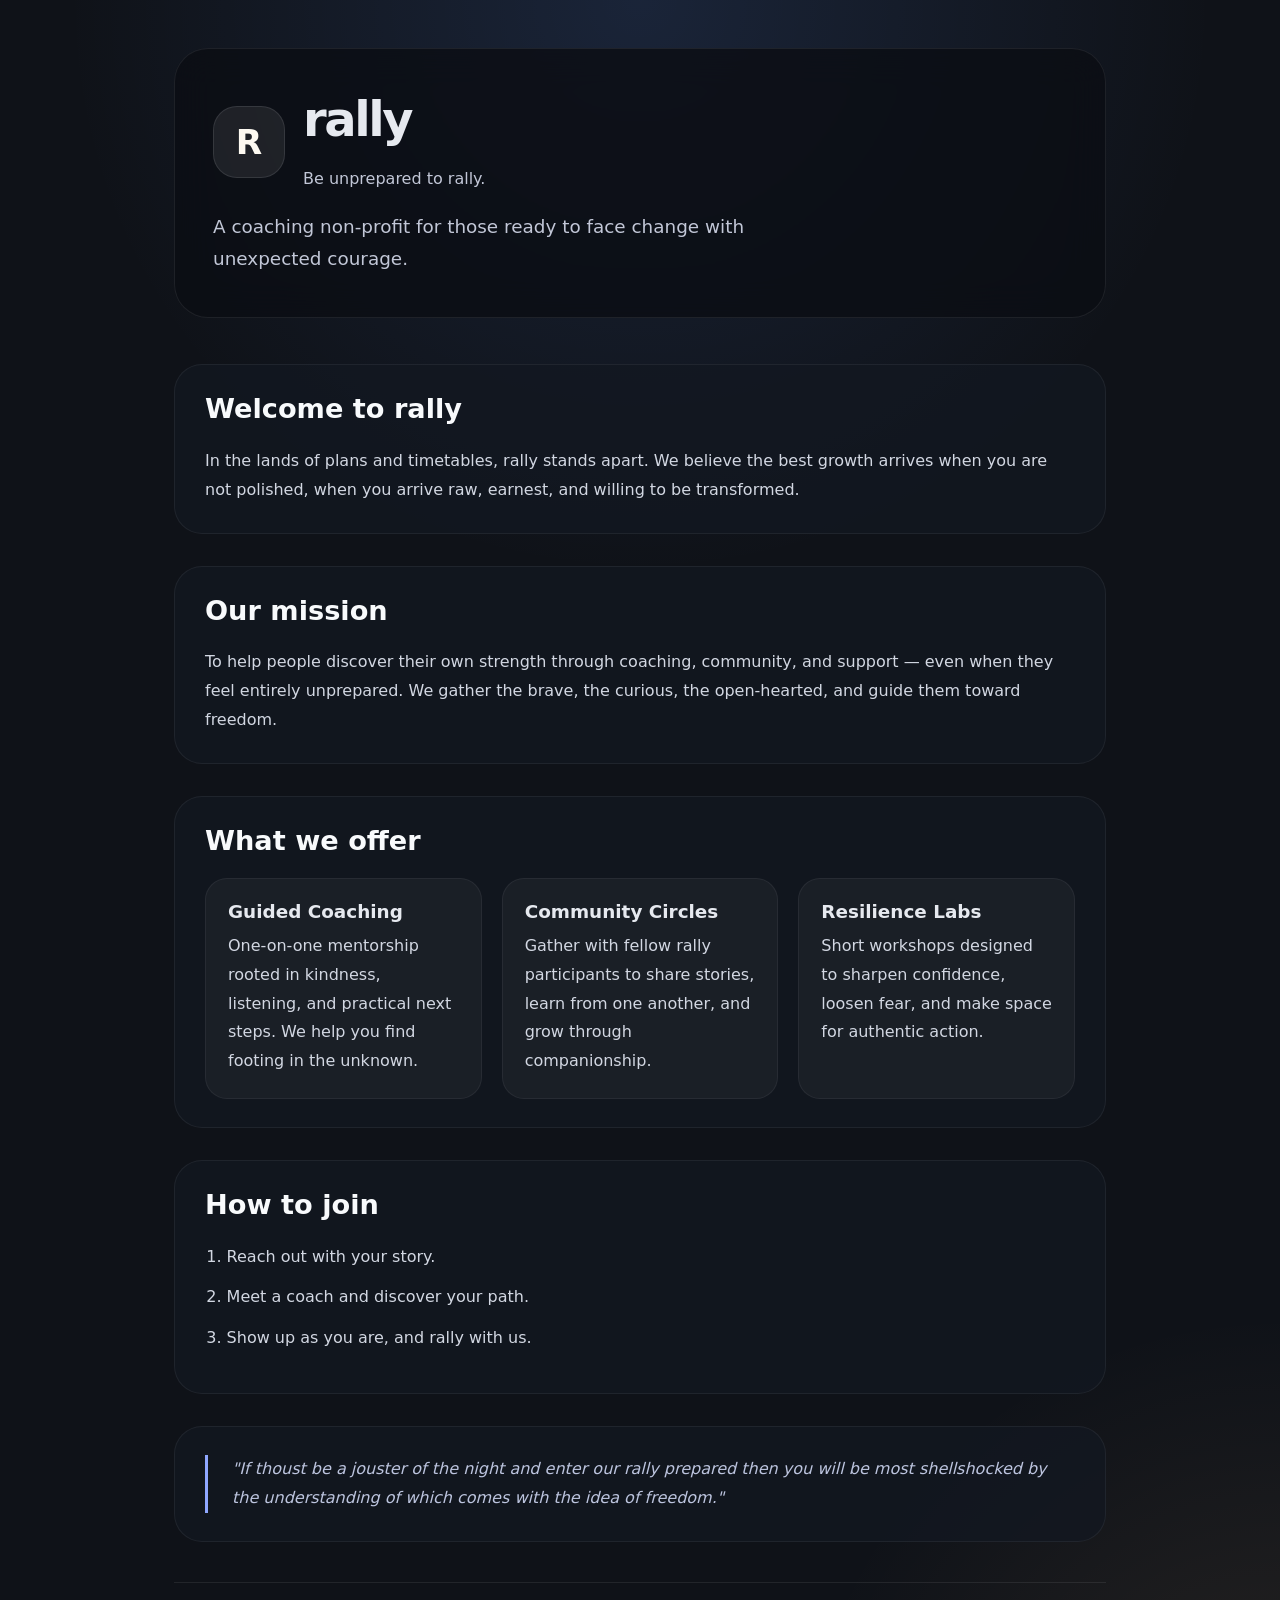
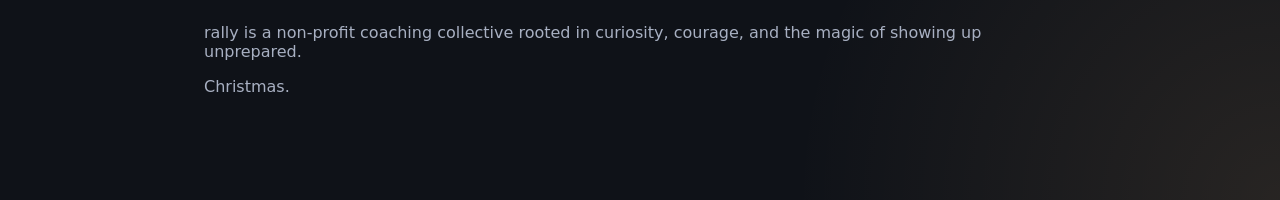
==== index.html @ c4957562 "Anything" ====
<!DOCTYPE html>
<html lang="en">
<head>
  <meta charset="UTF-8" />
  <meta name="viewport" content="width=device-width, initial-scale=1.0" />
  <title>rally | coaching for the unprepared</title>
  <link rel="stylesheet" href="styles.css" />
</head>
<body>
  <div class="page-wrap">
    <header class="banner">
      <div class="brand">
        <span class="crest">R</span>
        <div>
          <h1>rally</h1>
          <p>Be unprepared to rally.</p>
        </div>
      </div>
      <p class="lead">A coaching non-profit for those ready to face change with unexpected courage.</p>
    </header>

    <main>
      <section class="section intro">
        <h2>Welcome to rally</h2>
        <p>In the lands of plans and timetables, rally stands apart. We believe the best growth arrives when you are not polished, when you arrive raw, earnest, and willing to be transformed.</p>
      </section>

      <section class="section mission">
        <h2>Our mission</h2>
        <p>To help people discover their own strength through coaching, community, and support — even when they feel entirely unprepared. We gather the brave, the curious, the open-hearted, and guide them toward freedom.</p>
      </section>

      <section class="section programs">
        <h2>What we offer</h2>
        <div class="cards">
          <article class="card">
            <h3>Guided Coaching</h3>
            <p>One-on-one mentorship rooted in kindness, listening, and practical next steps. We help you find footing in the unknown.</p>
          </article>
          <article class="card">
            <h3>Community Circles</h3>
            <p>Gather with fellow rally participants to share stories, learn from one another, and grow through companionship.</p>
          </article>
          <article class="card">
            <h3>Resilience Labs</h3>
            <p>Short workshops designed to sharpen confidence, loosen fear, and make space for authentic action.</p>
          </article>
        </div>
      </section>

      <section class="section how">
        <h2>How to join</h2>
        <ol>
          <li>Reach out with your story.</li>
          <li>Meet a coach and discover your path.</li>
          <li>Show up as you are, and rally with us.</li>
        </ol>
      </section>

      <section class="section quote">
        <blockquote>"If thoust be a jouster of the night and enter our rally prepared then you will be most shellshocked by the understanding of which comes with the idea of freedom."</blockquote>
      </section>
    </main>

    <footer class="footer">
      <p>rally is a non-profit coaching collective rooted in curiosity, courage, and the magic of showing up unprepared.</p>
      <p>Christmas.</p>
    </footer>
  </div>
</body>
</html>
---- styles.css ----
:root {
  color-scheme: dark;
  background: #0f1218;
  color: #e6e9ef;
  font-family: Inter, ui-sans-serif, system-ui, -apple-system, BlinkMacSystemFont, "Segoe UI", sans-serif;
}

* {
  box-sizing: border-box;
}

body {
  margin: 0;
  min-height: 100vh;
  background: radial-gradient(circle at top, rgba(92, 147, 255, 0.14), transparent 30%),
              radial-gradient(circle at bottom right, rgba(255, 199, 130, 0.1), transparent 22%),
              #0f1218;
}

.page-wrap {
  max-width: 980px;
  margin: 0 auto;
  padding: 48px 24px 64px;
}

.banner {
  padding: 42px 38px;
  border: 1px solid rgba(255, 255, 255, 0.08);
  border-radius: 34px;
  backdrop-filter: blur(18px);
  background: rgba(11, 14, 20, 0.82);
}

.brand {
  display: flex;
  align-items: center;
  gap: 18px;
}

.crest {
  width: 72px;
  height: 72px;
  display: grid;
  place-items: center;
  border-radius: 24px;
  background: rgba(255, 255, 255, 0.08);
  border: 1px solid rgba(255, 255, 255, 0.1);
  font-size: 2.15rem;
  font-weight: 700;
  color: #fdf9f1;
}

h1 {
  margin: 0;
  font-size: clamp(3rem, 3.6vw, 4.4rem);
  letter-spacing: -0.05em;
}

.banner p {
  margin: 18px 0 0;
  max-width: 54ch;
  line-height: 1.75;
  color: #c2c7d7;
}

.lead {
  margin: 24px 0 0;
  font-size: 1.15rem;
  line-height: 1.8;
  color: #d6dce7;
}

main {
  margin-top: 46px;
  display: grid;
  gap: 32px;
}

.section {
  padding: 28px 30px;
  border: 1px solid rgba(255, 255, 255, 0.06);
  border-radius: 28px;
  background: rgba(19, 24, 33, 0.76);
}

.section h2 {
  margin-top: 0;
  font-size: 1.7rem;
  color: #f8fafc;
}

.section p,
.section ol,
.section blockquote {
  margin: 18px 0 0;
  color: #d2d7e2;
  line-height: 1.8;
}

.cards {
  display: grid;
  gap: 20px;
  grid-template-columns: repeat(auto-fit, minmax(220px, 1fr));
  margin-top: 20px;
}

.card {
  padding: 22px;
  border-radius: 22px;
  background: rgba(255, 255, 255, 0.04);
  border: 1px solid rgba(255, 255, 255, 0.06);
}

.card h3 {
  margin: 0 0 10px;
  font-size: 1.15rem;
}

.card p {
  margin: 0;
}

.section ol {
  padding-left: 1.35rem;
}

.section ol li {
  margin: 12px 0;
}

.quote blockquote {
  margin: 0;
  padding-left: 1.5rem;
  border-left: 3px solid #8fa7ff;
  color: #bcc4de;
  font-style: italic;
}

.footer {
  margin-top: 40px;
  padding: 24px 30px;
  border-top: 1px solid rgba(255, 255, 255, 0.08);
  color: #a8b0c2;
}

@media (max-width: 640px) {
  .page-wrap {
    padding: 28px 18px 48px;
  }

  .banner {
    padding: 26px 24px;
  }

  .section {
    padding: 22px 18px;
  }
}
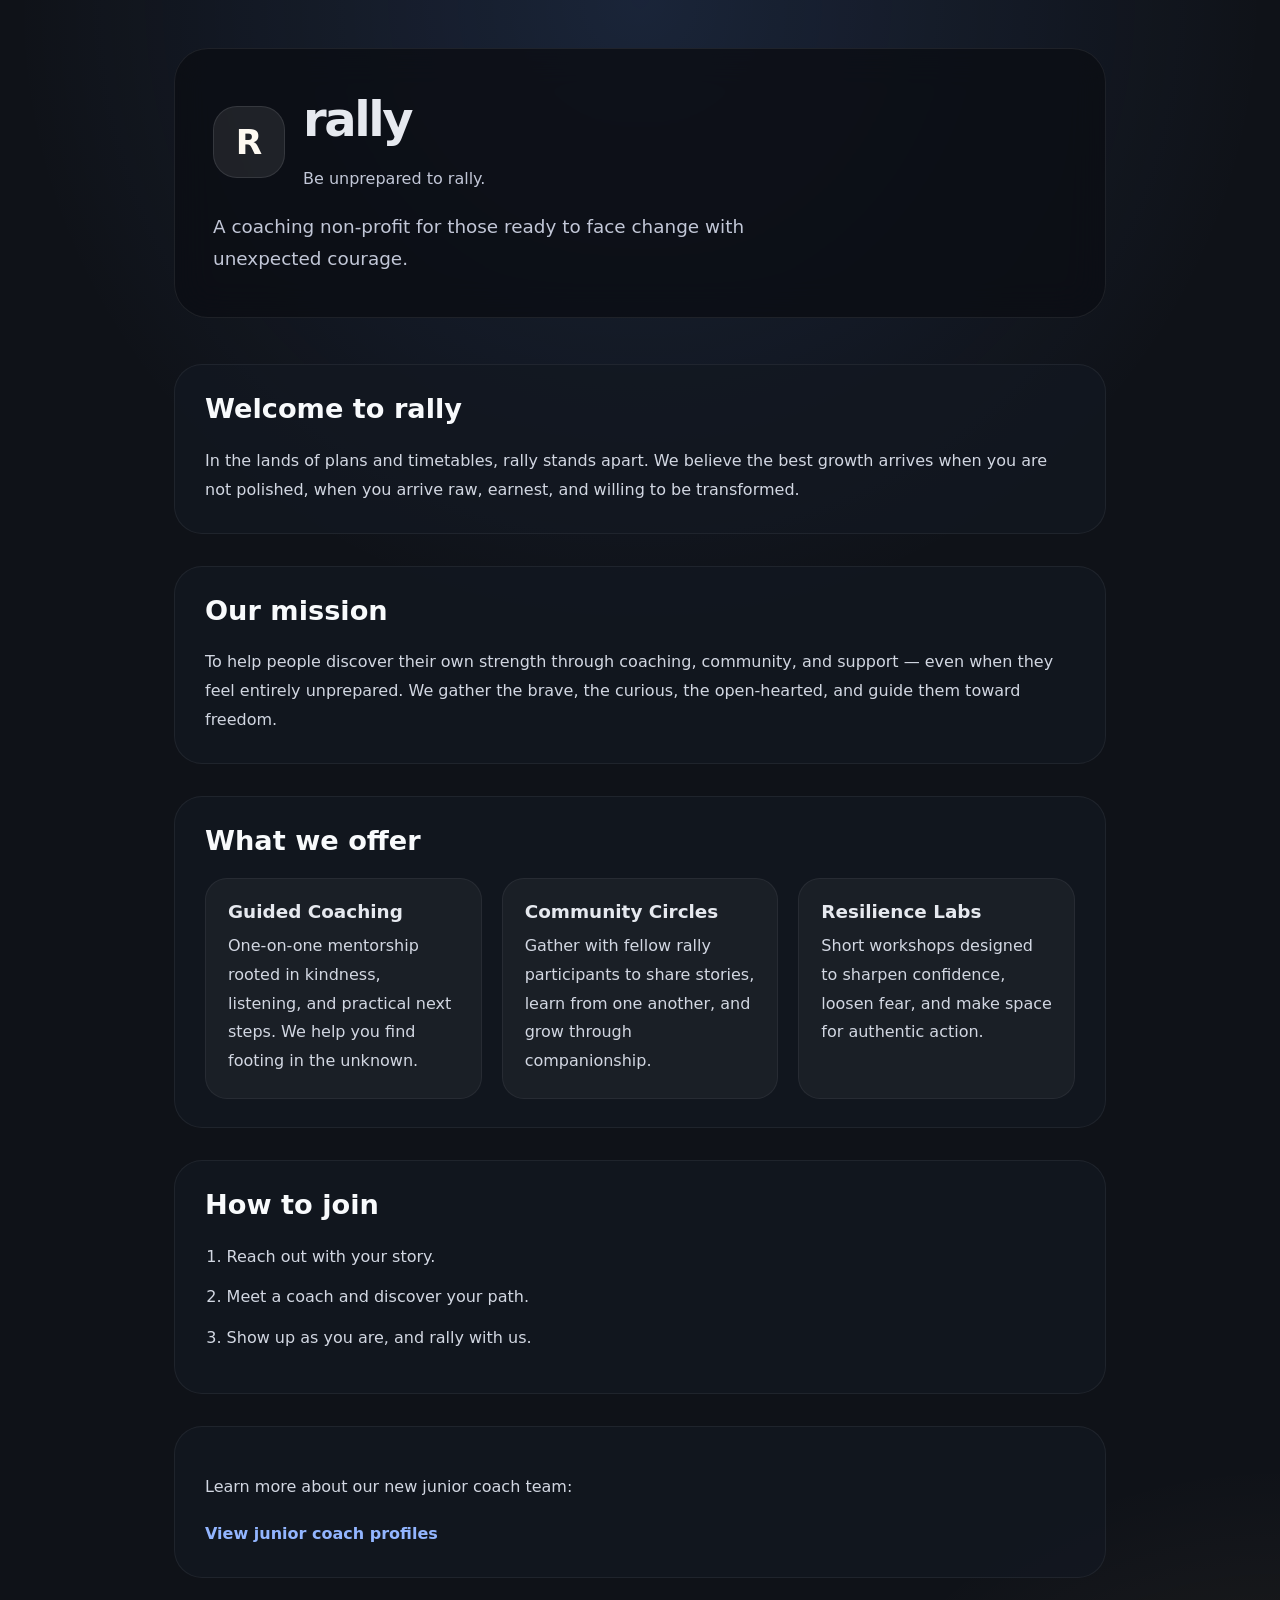
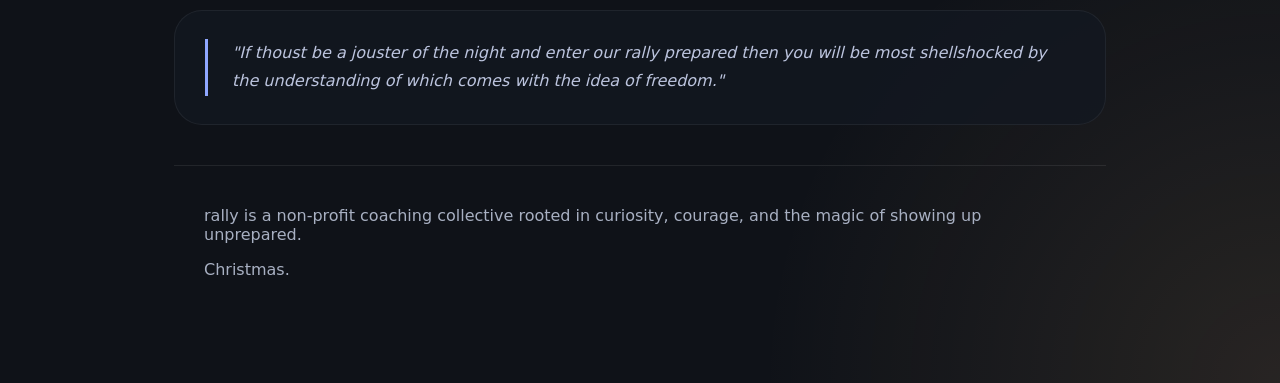
==== commit 0f4ec1ed: "YesYes" ====
--- a/index.html
+++ b/index.html
@@ -57,6 +57,11 @@
         </ol>
       </section>
 
+      <section class="section action">
+        <p>Learn more about our new junior coach team:</p>
+        <p><a class="link" href="junior-coaches.html">View junior coach profiles</a></p>
+      </section>
+
       <section class="section quote">
         <blockquote>"If thoust be a jouster of the night and enter our rally prepared then you will be most shellshocked by the understanding of which comes with the idea of freedom."</blockquote>
       </section>
--- a/styles.css
+++ b/styles.css
@@ -143,6 +143,18 @@
   color: #a8b0c2;
 }
 
+.link {
+  color: #92b5ff;
+  text-decoration: none;
+  font-weight: 600;
+}
+
+.link:hover,
+.link:focus-visible {
+  color: #d2e2ff;
+  text-decoration: underline;
+}
+
 @media (max-width: 640px) {
   .page-wrap {
     padding: 28px 18px 48px;
